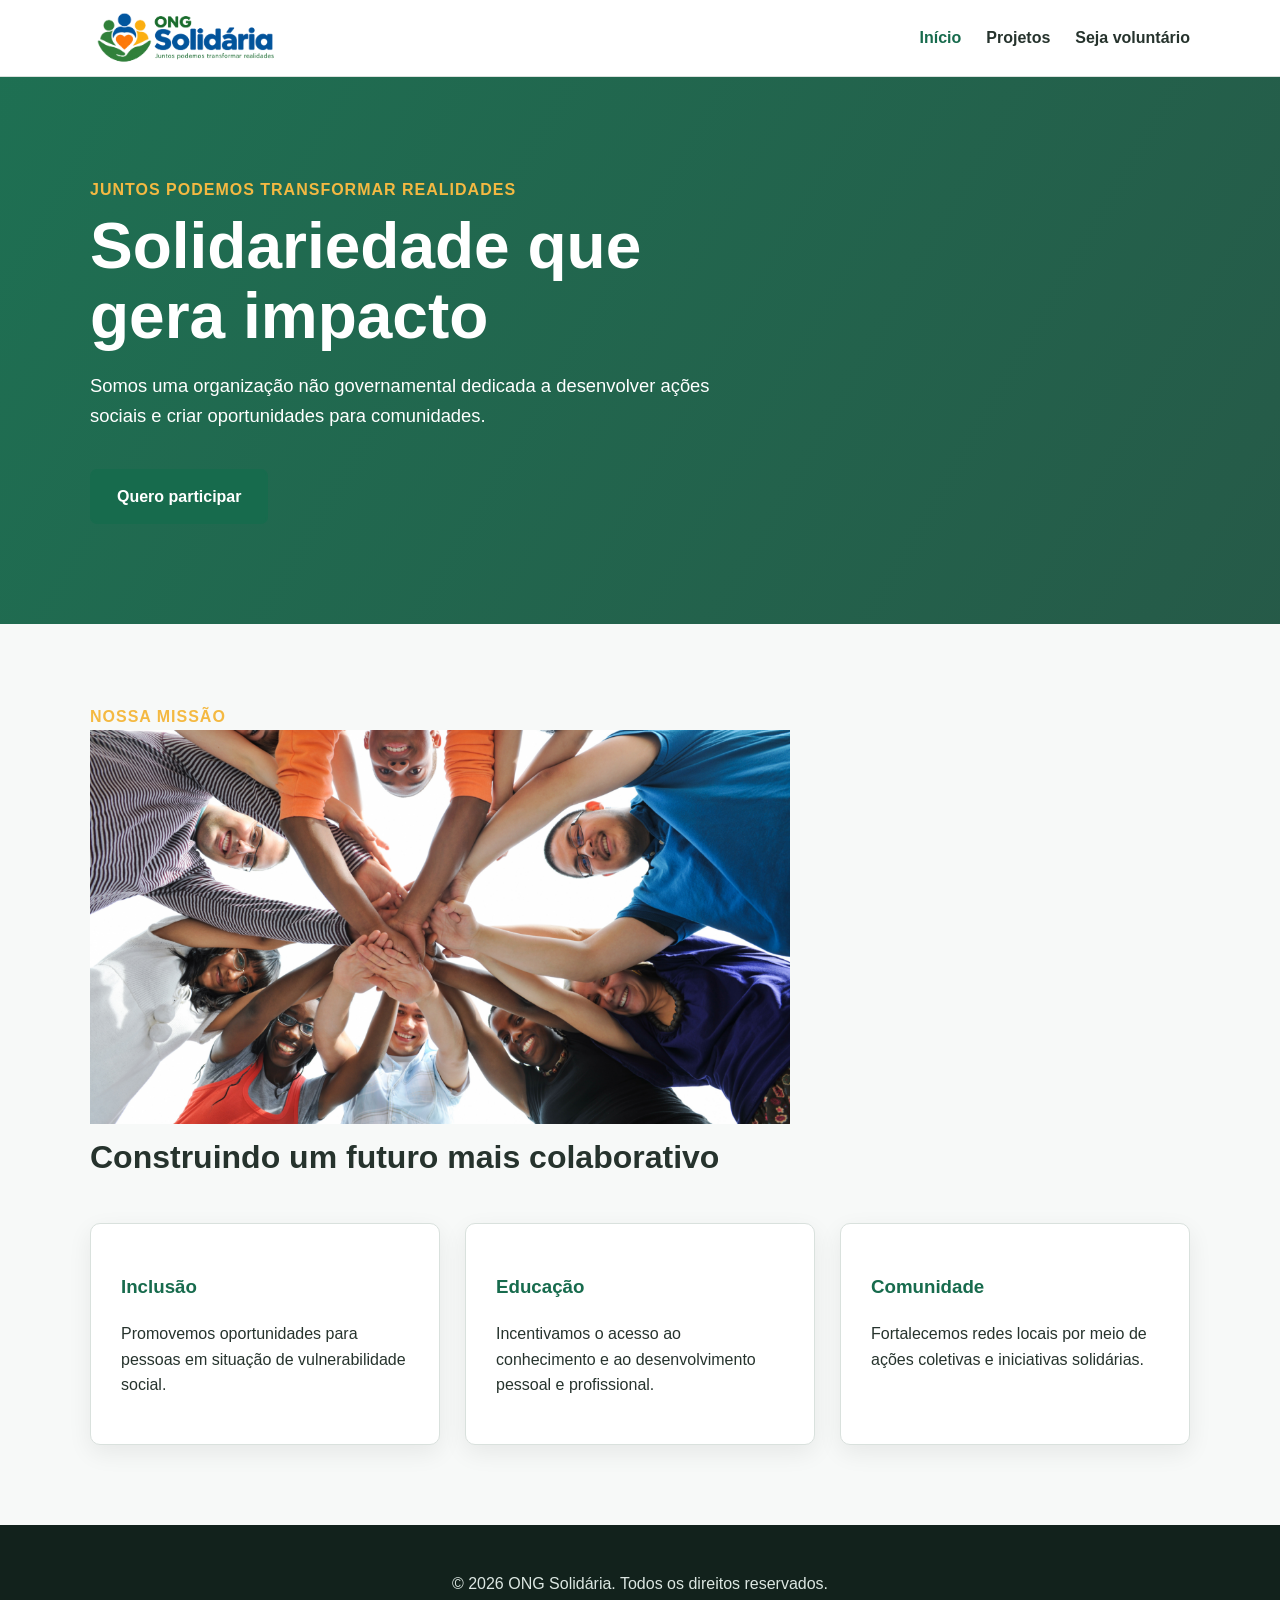
==== index.html @ 34a88d0a "Add files via upload" ====
<!DOCTYPE html>
<html lang="pt-BR">
<head>
    <meta charset="UTF-8">
    <meta name="viewport" content="width=device-width, initial-scale=1.0">
    <meta name="description" content="ONG Solidária - iniciativas que transformam comunidades.">
    <title>ONG Solidária | Início</title>
    <link rel="stylesheet" href="css/style.css">
</head>

<body>
    <header class="cabecalho">
        <div class="container">
            <a class="logo" href="index.html">
            <img src="img/logo-ong.png" alt="Logo da ONG Solidária">
            </a>

            <nav aria-label="Navegação principal">
                <ul>
                    <li><a href="index.html" aria-current="page">Início</a></li>
                    <li><a href="projetos.html">Projetos</a></li>
                    <li><a href="cadastro.html">Seja voluntário</a></li>
                </ul>
            </nav>
        </div>
    </header>

    <main>
        <section class="hero">
            <div class="container">
                <div class="hero-conteudo">
                    <p class="destaque">Juntos podemos transformar realidades</p>
                    <h1>Solidariedade que gera impacto</h1>
                    <p>
                        Somos uma organização não governamental dedicada a desenvolver
                        ações sociais e criar oportunidades para comunidades.
                    </p>

                    <a class="botao" href="cadastro.html">Quero participar</a>
                </div>
            </div>
        </section>

        <section class="secao">
            <div class="container">
                <header class="secao-cabecalho">
                    <p class="destaque">Nossa missão</p>
                    <a class="imagem-ong" href="index.html">
                    <img src="img/image-ong-index.png" alt="Imagem da ONG Solidária">
                    </a>
                    <h2>Construindo um futuro mais colaborativo</h2>
                </header>

                <div class="cards">
                    <article class="card">
                        <h3>Inclusão</h3>
                        <p>
                            Promovemos oportunidades para pessoas em situação
                            de vulnerabilidade social.
                        </p>
                    </article>

                    <article class="card">
                        <h3>Educação</h3>
                        <p>
                            Incentivamos o acesso ao conhecimento e ao desenvolvimento
                            pessoal e profissional.
                        </p>
                    </article>

                    <article class="card">
                        <h3>Comunidade</h3>
                        <p>
                            Fortalecemos redes locais por meio de ações coletivas
                            e iniciativas solidárias.
                        </p>
                    </article>
                </div>
            </div>
        </section>
    </main>

    <footer class="rodape">
        <div class="container">
            <p>&copy; 2026 ONG Solidária. Todos os direitos reservados.</p>
        </div>
    </footer>
</body>
</html>
---- css/style.css ----
:root {
    --cor-primaria: #176b4d;
    --cor-primaria-escura: #0f4935;
    --cor-secundaria: #f4b942;
    --cor-fundo: #f7f9f8;
    --cor-texto: #26332d;
    --cor-texto-claro: #64736c;
    --cor-branco: #ffffff;
    --cor-borda: #d9e1dd;
    --cor-erro: #b42318;
    --cor-sucesso: #087443;

    --raio: 10px;
    --sombra: 0 8px 25px rgba(0, 0, 0, 0.07);
}

* {
    box-sizing: border-box;
}

html {
    scroll-behavior: smooth;
}

body {
    margin: 0;
    font-family: Arial, Helvetica, sans-serif;
    line-height: 1.6;
    color: var(--cor-texto);
    background: var(--cor-fundo);
}

.container {
    width: min(1100px, 92%);
    margin-inline: auto;
}

.cabecalho {
    background: var(--cor-branco);
    border-bottom: 1px solid var(--cor-borda);
}

.cabecalho .container {
    min-height: 72px;
    display: flex;
    align-items: center;
    justify-content: space-between;
    gap: 30px;
}

.logo {
    display: flex;
    align-items: center;
    gap: 10px;
    color: var(--cor-primaria);
    font-weight: 700;
    text-decoration: none;
}

.logo img {
    width: 190px;
    height: auto;
    display: block;
}

.imagem-ong img {
    width: 100%;
    height: auto;
    display: block;
}

nav ul {
    display: flex;
    gap: 25px;
    margin: 0;
    padding: 0;
    list-style: none;
}

nav a {
    color: var(--cor-texto);
    text-decoration: none;
    font-weight: 600;
}

nav a:hover,
nav a[aria-current="page"] {
    color: var(--cor-primaria);
}

.hero {
    padding: 100px 0;
    background:
        linear-gradient(
            120deg,
            rgba(23, 107, 77, 0.97),
            rgba(15, 73, 53, 0.9)
        );
    color: white;
}

.hero-conteudo {
    max-width: 700px;
}

.hero h1,
.pagina-titulo h1 {
    margin: 8px 0 20px;
    font-size: clamp(2.2rem, 5vw, 4rem);
    line-height: 1.1;
}

.hero p:not(.destaque) {
    max-width: 650px;
    font-size: 1.15rem;
}

.destaque {
    margin: 0;
    color: var(--cor-secundaria);
    font-weight: 700;
    text-transform: uppercase;
    letter-spacing: 1px;
}

.secao {
    padding: 80px 0;
}

.secao-cabecalho {
    max-width: 700px;
    margin-bottom: 40px;
}

.secao h2 {
    margin-top: 8px;
    font-size: 2rem;
}

.cards {
    display: grid;
    grid-template-columns: repeat(3, 1fr);
    gap: 25px;
}

.card,
.projeto,
.formulario-container {
    background: var(--cor-branco);
    border: 1px solid var(--cor-borda);
    border-radius: var(--raio);
    box-shadow: var(--sombra);
}

.card {
    padding: 30px;
}

.card h3 {
    color: var(--cor-primaria);
}

.pagina-titulo {
    padding: 70px 0;
    background: #eaf3ef;
}

.pagina-titulo h1 {
    font-size: clamp(2rem, 4vw, 3.2rem);
    color: var(--cor-primaria-escura);
}

.pagina-titulo p:last-child {
    max-width: 700px;
    color: var(--cor-texto-claro);
}

.projetos {
    display: grid;
    gap: 25px;
}

.projeto {
    display: grid;
    grid-template-columns: 80px 1fr;
    gap: 25px;
    padding: 30px;
}

.projeto-numero {
    color: var(--cor-primaria);
    font-size: 2rem;
    font-weight: 800;
}

.projeto h2 {
    margin: 0 0 8px;
    font-size: 1.5rem;
}

.chamada {
    padding: 70px 0;
    text-align: center;
    color: white;
    background: var(--cor-primaria);
}

.chamada h2 {
    margin-top: 0;
}

.botao {
    display: inline-block;
    margin-top: 20px;
    padding: 13px 25px;
    border: 2px solid var(--cor-primaria);
    border-radius: 7px;
    background: var(--cor-primaria);
    color: white;
    font-weight: 700;
    text-decoration: none;
    cursor: pointer;
}

.botao:hover {
    background: var(--cor-primaria-escura);
    border-color: var(--cor-primaria-escura);
}

.botao-claro {
    background: white;
    color: var(--cor-primaria);
    border-color: white;
}

.formulario-container {
    max-width: 850px;
    padding: 40px;
}

form {
    display: grid;
    gap: 30px;
}

fieldset {
    margin: 0;
    padding: 25px;
    border: 1px solid var(--cor-borda);
    border-radius: var(--raio);
}

legend {
    padding: 0 10px;
    color: var(--cor-primaria);
    font-size: 1.2rem;
    font-weight: 700;
}

.campo {
    display: flex;
    flex-direction: column;
    gap: 7px;
    margin-top: 20px;
}

.linha {
    display: grid;
    grid-template-columns: 1fr 1fr;
    gap: 20px;
}

label {
    font-weight: 700;
}

input,
select,
textarea {
    width: 100%;
    padding: 12px 14px;
    border: 1px solid #aebbb4;
    border-radius: 6px;
    background: white;
    color: var(--cor-texto);
    font: inherit;
}

textarea {
    resize: vertical;
}

input:focus,
select:focus,
textarea:focus {
    outline: 3px solid rgba(23, 107, 77, 0.2);
    border-color: var(--cor-primaria);
}

input.invalido,
select.invalido,
textarea.invalido {
    border-color: var(--cor-erro);
}

small {
    color: var(--cor-texto-claro);
}

.mensagem-erro {
    min-height: 20px;
    color: var(--cor-erro);
}

.checkbox {
    display: grid;
    grid-template-columns: auto 1fr;
    align-items: start;
    column-gap: 10px;
}

.checkbox input {
    width: auto;
    margin-top: 5px;
}

.mensagem-formulario {
    min-height: 25px;
    font-weight: 700;
}

.mensagem-formulario.erro {
    color: var(--cor-erro);
}

.mensagem-formulario.sucesso {
    color: var(--cor-sucesso);
}

.rodape {
    padding: 30px 0;
    background: #12221c;
    color: #dce7e2;
    text-align: center;
}

@media (max-width: 700px) {
    .cabecalho .container {
        flex-direction: column;
        padding: 18px 0;
    }

    nav ul {
        flex-wrap: wrap;
        justify-content: center;
    }

    .hero {
        padding: 70px 0;
    }

    .cards,
    .linha {
        grid-template-columns: 1fr;
    }

    .projeto {
        grid-template-columns: 1fr;
    }

    .formulario-container {
        padding: 20px;
    }

    fieldset {
        padding: 18px;
    }
}
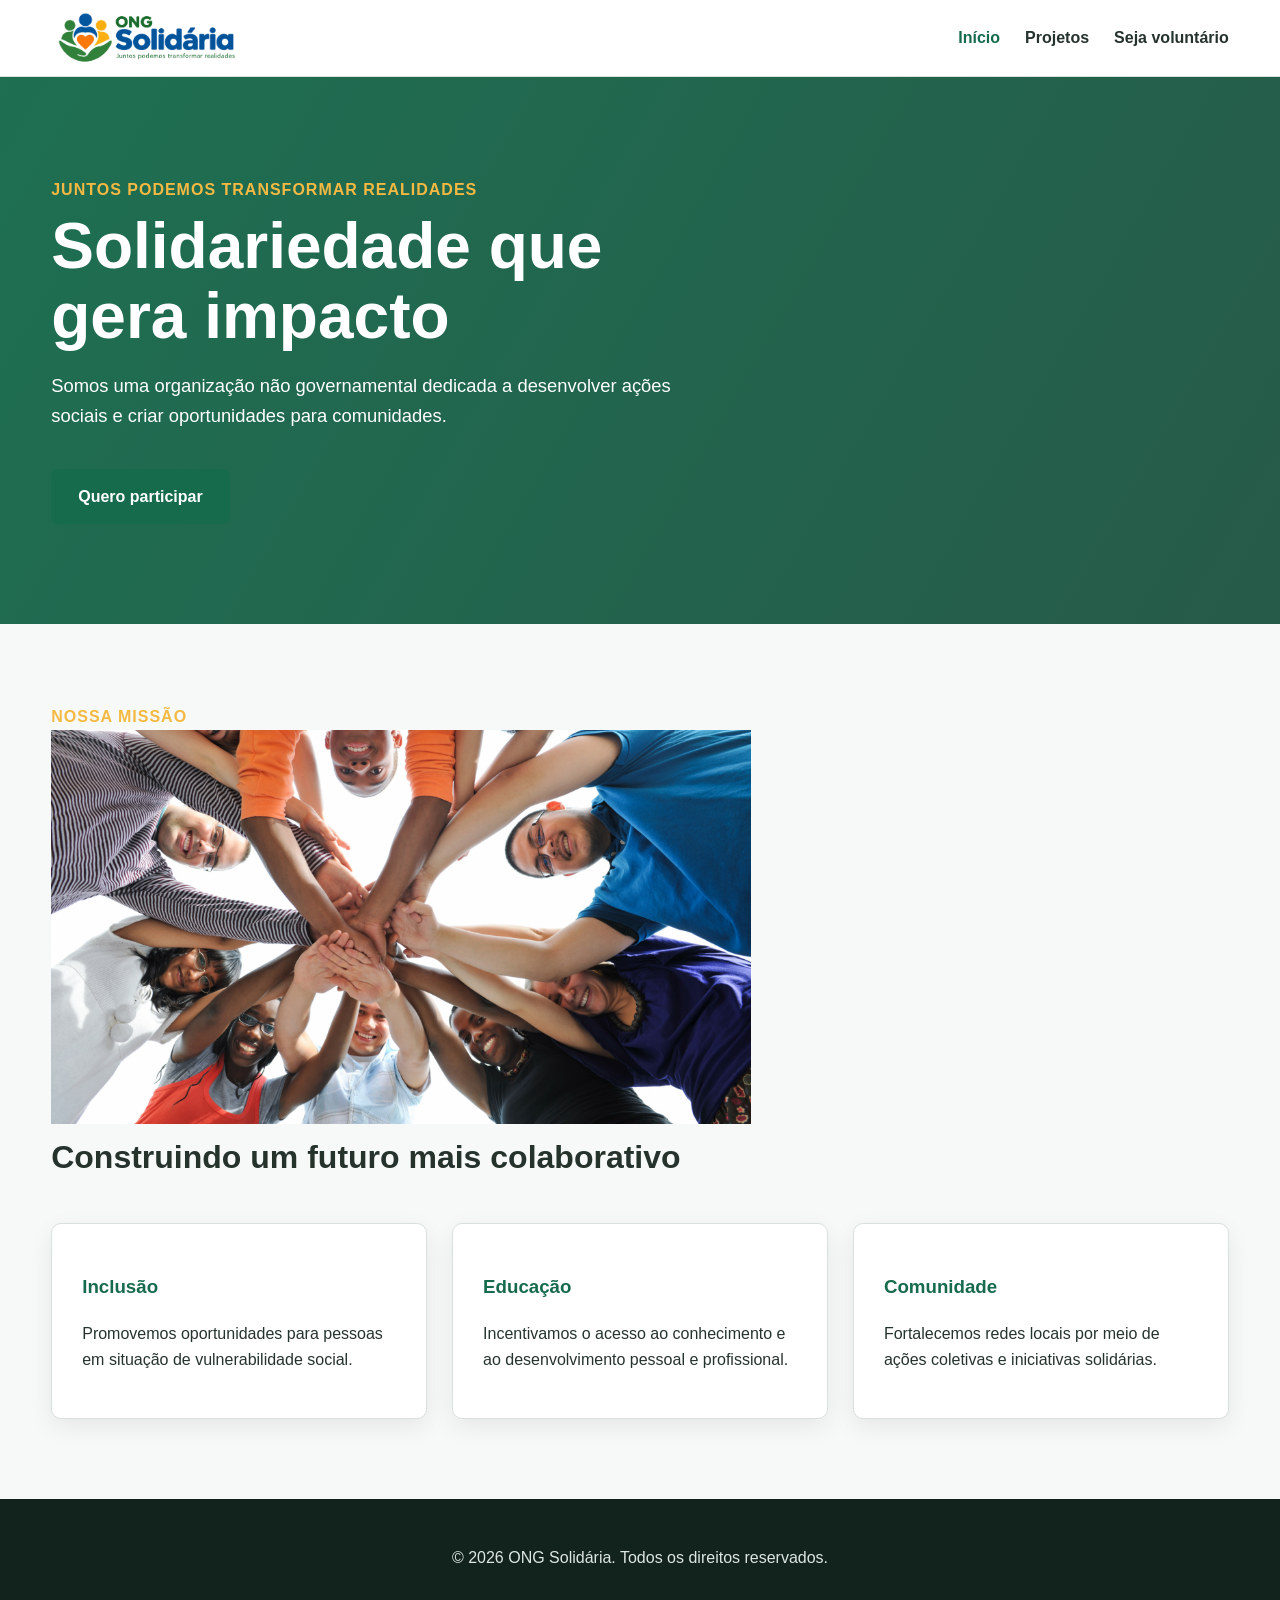
==== commit 1e17d86b: "Implement mobile menu toggle in index.html Added mobile menu toggle functionality and script." ====
--- a/index.html
+++ b/index.html
@@ -14,8 +14,14 @@
             <a class="logo" href="index.html">
             <img src="img/logo-ong.png" alt="Logo da ONG Solidária">
             </a>
-
-            <nav aria-label="Navegação principal">
+            <nav id="menu-principal" class="menu-mobile" aria-label="Navegação principal">
+                <button
+                    class="menu-toggle"
+                    type="button"
+                    aria-expanded="false"
+                    aria-controls="menu-principal">
+                    Menu
+                </button>
                 <ul>
                     <li><a href="index.html" aria-current="page">Início</a></li>
                     <li><a href="projetos.html">Projetos</a></li>
@@ -85,5 +91,6 @@
             <p>&copy; 2026 ONG Solidária. Todos os direitos reservados.</p>
         </div>
     </footer>
+    <script src="menu-mobile.js"></script>
 </body>
-</html>+</html>
--- a/css/style.css
+++ b/css/style.css
@@ -12,6 +12,22 @@
 
     --raio: 10px;
     --sombra: 0 8px 25px rgba(0, 0, 0, 0.07);
+
+    /* Tokens de espaçamento — escala modular do Design System */
+    --espaco-1: 7px;
+    --espaco-2: 8px;
+    --espaco-3: 10px;
+    --espaco-4: 12px;
+    --espaco-5: 14px;
+    --espaco-6: 18px;
+    --espaco-7: 20px;
+    --espaco-8: 25px;
+    --espaco-9: 30px;
+    --espaco-10: 40px;
+    --espaco-11: 60px;
+    --espaco-12: 70px;
+    --espaco-13: 80px;
+    --espaco-14: 100px;
 }
 
 * {
@@ -45,13 +61,13 @@
     display: flex;
     align-items: center;
     justify-content: space-between;
-    gap: 30px;
+    gap: var(--espaco-9);
 }
 
 .logo {
     display: flex;
     align-items: center;
-    gap: 10px;
+    gap: var(--espaco-3);
     color: var(--cor-primaria);
     font-weight: 700;
     text-decoration: none;
@@ -71,7 +87,7 @@
 
 nav ul {
     display: flex;
-    gap: 25px;
+    gap: var(--espaco-8);
     margin: 0;
     padding: 0;
     list-style: none;
@@ -89,7 +105,7 @@
 }
 
 .hero {
-    padding: 100px 0;
+    padding: var(--espaco-14) 0;
     background:
         linear-gradient(
             120deg,
@@ -105,7 +121,7 @@
 
 .hero h1,
 .pagina-titulo h1 {
-    margin: 8px 0 20px;
+    margin: var(--espaco-2) 0 var(--espaco-7);
     font-size: clamp(2.2rem, 5vw, 4rem);
     line-height: 1.1;
 }
@@ -124,23 +140,23 @@
 }
 
 .secao {
-    padding: 80px 0;
+    padding: var(--espaco-13) 0;
 }
 
 .secao-cabecalho {
     max-width: 700px;
-    margin-bottom: 40px;
+    margin-bottom: var(--espaco-10);
 }
 
 .secao h2 {
-    margin-top: 8px;
+    margin-top: var(--espaco-2);
     font-size: 2rem;
 }
 
 .cards {
     display: grid;
     grid-template-columns: repeat(3, 1fr);
-    gap: 25px;
+    gap: var(--espaco-8);
 }
 
 .card,
@@ -153,7 +169,7 @@
 }
 
 .card {
-    padding: 30px;
+    padding: var(--espaco-9);
 }
 
 .card h3 {
@@ -161,7 +177,7 @@
 }
 
 .pagina-titulo {
-    padding: 70px 0;
+    padding: var(--espaco-12) 0;
     background: #eaf3ef;
 }
 
@@ -177,14 +193,14 @@
 
 .projetos {
     display: grid;
-    gap: 25px;
+    gap: var(--espaco-8);
 }
 
 .projeto {
     display: grid;
     grid-template-columns: 80px 1fr;
-    gap: 25px;
-    padding: 30px;
+    gap: var(--espaco-8);
+    padding: var(--espaco-9);
 }
 
 .projeto-numero {
@@ -194,12 +210,12 @@
 }
 
 .projeto h2 {
-    margin: 0 0 8px;
+    margin: 0 0 var(--espaco-2);
     font-size: 1.5rem;
 }
 
 .chamada {
-    padding: 70px 0;
+    padding: var(--espaco-12) 0;
     text-align: center;
     color: white;
     background: var(--cor-primaria);
@@ -211,7 +227,7 @@
 
 .botao {
     display: inline-block;
-    margin-top: 20px;
+    margin-top: var(--espaco-7);
     padding: 13px 25px;
     border: 2px solid var(--cor-primaria);
     border-radius: 7px;
@@ -235,12 +251,12 @@
 
 .formulario-container {
     max-width: 850px;
-    padding: 40px;
+    padding: var(--espaco-10);
 }
 
 form {
     display: grid;
-    gap: 30px;
+    gap: var(--espaco-9);
 }
 
 fieldset {
@@ -260,14 +276,14 @@
 .campo {
     display: flex;
     flex-direction: column;
-    gap: 7px;
-    margin-top: 20px;
+    gap: var(--espaco-1);
+    margin-top: var(--espaco-7);
 }
 
 .linha {
     display: grid;
     grid-template-columns: 1fr 1fr;
-    gap: 20px;
+    gap: var(--espaco-7);
 }
 
 label {
@@ -278,7 +294,7 @@
 select,
 textarea {
     width: 100%;
-    padding: 12px 14px;
+    padding: var(--espaco-4) var(--espaco-5);
     border: 1px solid #aebbb4;
     border-radius: 6px;
     background: white;
@@ -316,7 +332,7 @@
     display: grid;
     grid-template-columns: auto 1fr;
     align-items: start;
-    column-gap: 10px;
+    column-gap: var(--espaco-3);
 }
 
 .checkbox input {
@@ -344,8 +360,103 @@
     text-align: center;
 }
 
-@media (max-width: 700px) {
+
+/* =========================================================
+   MENU MOBILE — padrão colapsável acessível
+   HTML esperado:
+   <button class="menu-toggle" aria-expanded="false"
+           aria-controls="menu-principal">Menu</button>
+   <nav id="menu-principal" class="menu-mobile">...</nav>
+   ========================================================= */
+
+.menu-toggle {
+    display: none;
+    align-items: center;
+    justify-content: center;
+    gap: var(--espaco-3);
+    padding: var(--espaco-3) var(--espaco-5);
+    border: 1px solid var(--cor-borda);
+    border-radius: var(--raio);
+    background: var(--cor-branco);
+    color: var(--cor-texto);
+    font: inherit;
+    font-weight: 700;
+    cursor: pointer;
+    transition: background-color 0.2s ease, color 0.2s ease,
+                border-color 0.2s ease;
+}
+
+.menu-toggle:hover,
+.menu-toggle:focus-visible {
+    background: var(--cor-fundo);
+    color: var(--cor-primaria);
+    border-color: var(--cor-primaria);
+}
+
+.menu-toggle:focus-visible {
+    outline: 3px solid rgba(23, 107, 77, 0.2);
+    outline-offset: 2px;
+}
+
+@media (max-width: 576px) {
+    .menu-toggle {
+        display: inline-flex;
+    }
+
+    nav.menu-mobile {
+        width: 100%;
+        max-height: 0;
+        overflow: hidden;
+        opacity: 0;
+        visibility: hidden;
+        transform: translateY(-8px);
+        transition:
+            max-height 0.25s ease,
+            opacity 0.2s ease,
+            transform 0.25s ease,
+            visibility 0s linear 0.25s;
+    }
+
+    nav.menu-mobile.aberto,
+    .menu-toggle[aria-expanded="true"] + nav.menu-mobile {
+        max-height: 300px;
+        opacity: 1;
+        visibility: visible;
+        transform: translateY(0);
+        transition:
+            max-height 0.25s ease,
+            opacity 0.2s ease,
+            transform 0.25s ease,
+            visibility 0s linear 0s;
+    }
+
+    nav.menu-mobile ul {
+        flex-direction: column;
+        align-items: center;
+        gap: var(--espaco-8);
+        padding: var(--espaco-6) 0;
+    }
+}
+
+@media (prefers-reduced-motion: reduce) {
+    .menu-toggle,
+    nav.menu-mobile {
+        transition: none;
+    }
+}
+
+/* =========================================================
+   BREAKPOINT 1 — até 576px: smartphones
+   ========================================================= */
+@media (max-width: 576px) {
+    .container {
+        width: min(100% - 30px, 1200px);
+        grid-template-columns: 1fr;
+        column-gap: 0;
+    }
+
     .cabecalho .container {
+        display: flex;
         flex-direction: column;
         padding: 18px 0;
     }
@@ -356,10 +467,25 @@
     }
 
     .hero {
-        padding: 70px 0;
-    }
-
+        padding: var(--espaco-11) 0;
+    }
+
+    .hero-conteudo,
+    .secao-cabecalho,
     .cards,
+    .projetos,
+    .formulario-container {
+        grid-column: 1;
+    }
+
+    .cards {
+        grid-template-columns: 1fr;
+    }
+
+    .card {
+        grid-column: 1;
+    }
+
     .linha {
         grid-template-columns: 1fr;
     }
@@ -369,10 +495,120 @@
     }
 
     .formulario-container {
-        padding: 20px;
+        padding: var(--espaco-7);
     }
 
     fieldset {
-        padding: 18px;
-    }
-}+        padding: var(--espaco-6);
+    }
+}
+
+/* =========================================================
+   BREAKPOINT 2 — 577px a 768px: tablets pequenas
+   ========================================================= */
+@media (min-width: 577px) and (max-width: 768px) {
+    .container {
+        grid-template-columns: repeat(6, minmax(0, 1fr));
+        column-gap: var(--espaco-7);
+    }
+
+    .hero-conteudo,
+    .secao-cabecalho,
+    .cards,
+    .projetos,
+    .formulario-container {
+        grid-column: 1 / -1;
+    }
+
+    .cards {
+        grid-template-columns: repeat(6, minmax(0, 1fr));
+    }
+
+    .card {
+        grid-column: span 3;
+    }
+
+    .projeto {
+        grid-template-columns: 80px 1fr;
+    }
+}
+
+/* =========================================================
+   BREAKPOINT 3 — 769px a 992px: tablets
+   ========================================================= */
+@media (min-width: 769px) and (max-width: 992px) {
+    .container {
+        grid-template-columns: repeat(12, minmax(0, 1fr));
+        column-gap: var(--espaco-7);
+    }
+
+    .hero-conteudo {
+        grid-column: 1 / span 9;
+    }
+
+    .cards {
+        grid-template-columns: repeat(12, minmax(0, 1fr));
+    }
+
+    .card {
+        grid-column: span 6;
+    }
+
+    .formulario-container {
+        grid-column: 2 / span 10;
+    }
+}
+
+/* =========================================================
+   BREAKPOINT 4 — 993px a 1200px: desktops médios
+   ========================================================= */
+@media (min-width: 993px) and (max-width: 1200px) {
+    .container {
+        width: min(1100px, 92%);
+        grid-template-columns: repeat(12, minmax(0, 1fr));
+        column-gap: var(--espaco-8);
+    }
+
+    .hero-conteudo {
+        grid-column: 1 / span 8;
+    }
+
+    .cards {
+        grid-template-columns: repeat(12, minmax(0, 1fr));
+    }
+
+    .card {
+        grid-column: span 4;
+    }
+
+    .formulario-container {
+        grid-column: 2 / span 10;
+    }
+}
+
+/* =========================================================
+   BREAKPOINT 5 — 1201px ou mais: desktops grandes
+   ========================================================= */
+@media (min-width: 1201px) {
+    .container {
+        width: min(1200px, 92%);
+        grid-template-columns: repeat(12, minmax(0, 1fr));
+        column-gap: var(--espaco-8);
+    }
+
+    .hero-conteudo {
+        grid-column: 1 / span 8;
+    }
+
+    .cards {
+        grid-template-columns: repeat(12, minmax(0, 1fr));
+    }
+
+    .card {
+        grid-column: span 4;
+    }
+
+    .formulario-container {
+        grid-column: 3 / span 8;
+    }
+}
